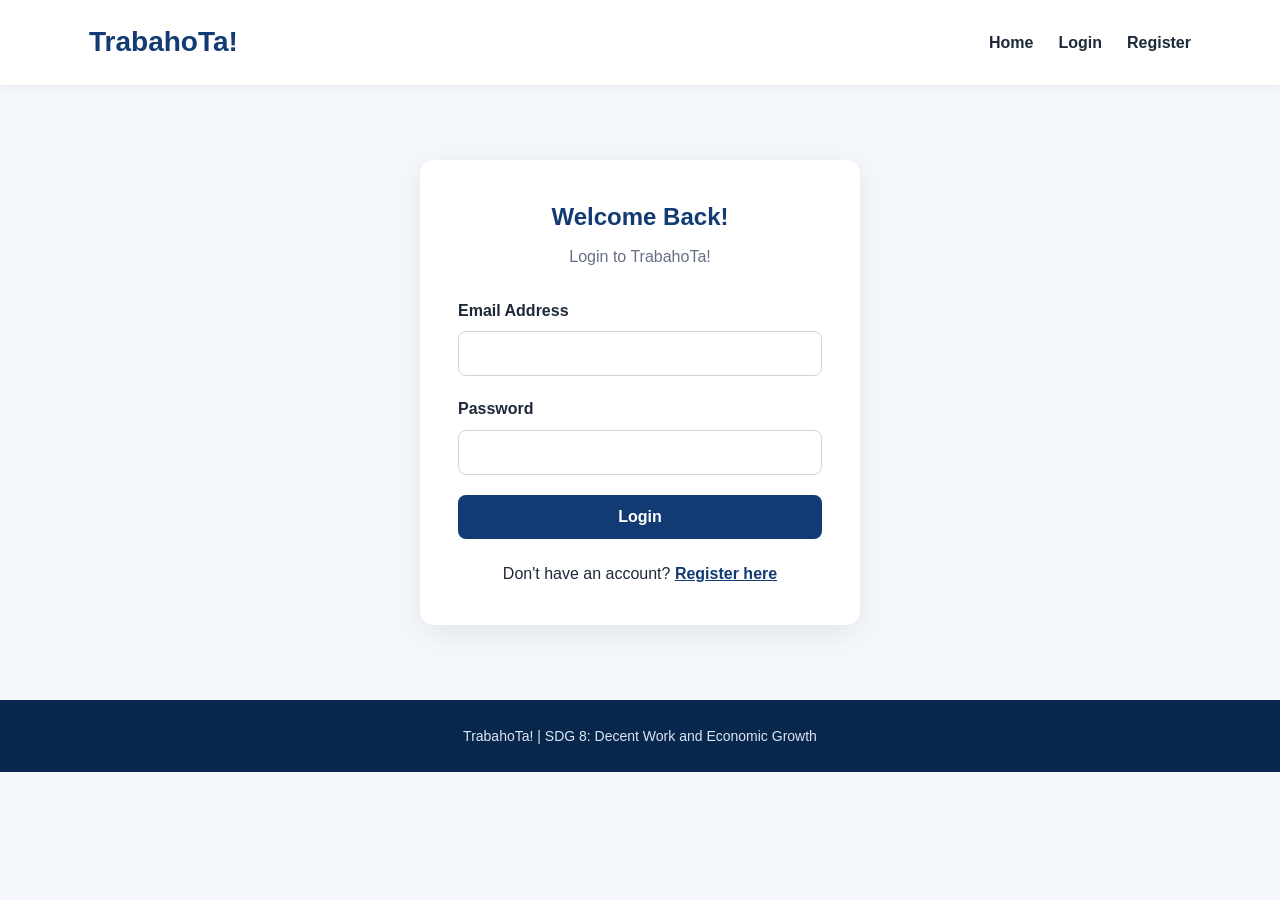
==== frontend/student-dashboard.html @ b11f9477 "Add student and company dashboards with role-based navigation" ====
<!DOCTYPE html>
<html lang="en">
<head>
    <meta charset="UTF-8">
    <meta name="viewport" content="width=device-width, initial-scale=1.0">

    <title>Student Dashboard | TrabahoTa!</title>

    <link rel="stylesheet" href="css/style.css">

    <style>
        body {
            margin: 0;
            background: #f4f7fb;
            font-family: Arial, sans-serif;
        }

        .dashboard-nav {
            background: #173b70;
            padding: 18px 6%;
            display: flex;
            justify-content: space-between;
            align-items: center;
            gap: 20px;
        }

        .dashboard-logo {
            color: white;
            font-size: 24px;
            font-weight: bold;
        }

        .dashboard-links {
            display: flex;
            align-items: center;
            gap: 20px;
        }

        .dashboard-links a {
            color: white;
            text-decoration: none;
            font-weight: 600;
        }

        .dashboard-links a:hover {
            text-decoration: underline;
        }

        .logout-btn {
            background: #dc3545;
            color: white;
            border: none;
            padding: 11px 18px;
            border-radius: 8px;
            cursor: pointer;
        }

        .logout-btn:hover {
            background: #b52a37;
        }

        .student-dashboard {
            max-width: 1100px;
            margin: 40px auto;
            padding: 0 20px;
        }

        .welcome-card {
            background: #173b70;
            color: white;
            padding: 35px;
            border-radius: 15px;
            margin-bottom: 30px;
        }

        .welcome-card h1 {
            color: white;
            margin-bottom: 12px;
        }

        .welcome-card p {
            color: #e5ecf7;
            margin: 8px 0;
        }

        .stats-grid {
            display: grid;
            grid-template-columns: repeat(3, 1fr);
            gap: 20px;
            margin-bottom: 30px;
        }

        .stat-card {
            background: white;
            padding: 25px;
            border-radius: 12px;
            box-shadow: 0 3px 15px rgba(0,0,0,0.06);
        }

        .stat-card h3 {
            font-size: 15px;
            color: #667085;
            margin-bottom: 12px;
        }

        .stat-card p {
            font-size: 30px;
            font-weight: bold;
            color: #173b70;
            margin: 0;
        }

        .dashboard-section {
            background: white;
            padding: 28px;
            border-radius: 12px;
            margin-bottom: 25px;
            box-shadow: 0 3px 15px rgba(0,0,0,0.06);
        }

        .dashboard-section h2 {
            color: #173b70;
            margin-bottom: 18px;
        }

        .empty-message {
            color: #667085;
        }

        .opportunity-card {
            padding: 20px;
            border: 1px solid #e5e7eb;
            border-radius: 10px;
            margin-bottom: 15px;
        }

        .opportunity-card h3 {
            color: #173b70;
            margin-bottom: 10px;
        }

        .opportunity-card p {
            margin: 7px 0;
        }

        .dashboard-footer {
            text-align: center;
            padding: 25px;
            color: #667085;
        }

        @media (max-width: 700px) {
            .stats-grid {
                grid-template-columns: 1fr;
            }

            .dashboard-nav {
                flex-direction: column;
            }

            .welcome-card {
                padding: 25px;
            }
        }
    </style>
</head>

<body>

    <header class="dashboard-nav">
        <div class="dashboard-logo">TrabahoTa!</div>

        <nav class="dashboard-links">
            <a href="index.html">Home</a>
            <a href="student-dashboard.html">Dashboard</a>

            <button id="logout-btn" class="logout-btn">
                Logout
            </button>
        </nav>
    </header>

    <main class="student-dashboard">

        <section class="welcome-card">
            <h1 id="welcome-message">Loading your account...</h1>
            <p>From Tambay to Trabaho</p>
            <p>Discover your next opportunity at Xavier University.</p>
        </section>

        <section class="stats-grid">

            <div class="stat-card">
                <h3>Available Opportunities</h3>
                <p id="opportunity-count">—</p>
            </div>

            <div class="stat-card">
                <h3>My Applications</h3>
                <p id="application-count">—</p>
            </div>

            <div class="stat-card">
                <h3>Pending Applications</h3>
                <p id="pending-count">—</p>
            </div>

        </section>

        <section class="dashboard-section">
            <h2>Available Jobs, Internships & OJT</h2>

            <div id="opportunities-list">
                <p class="empty-message">
                    Loading opportunities...
                </p>
            </div>
        </section>

        <section class="dashboard-section">
            <h2>My Applications</h2>

            <div id="applications-list">
                <p class="empty-message">
                    Application tracking is coming soon.
                </p>
            </div>
        </section>

    </main>

    <footer class="dashboard-footer">
        TrabahoTa! | SDG 8: Decent Work and Economic Growth
    </footer>

    <script src="js/student-dashboard.js"></script>

</body>
</html>
---- frontend/css/style.css ----
/* TRABAHOTA! — MAIN STYLESHEET */

:root {
    --primary: #123b73;
    --primary-dark: #09264d;
    --accent: #f5b942;
    --background: #f4f7fb;
    --text: #1d2939;
    --muted: #667085;
    --white: #ffffff;
}

* {
    margin: 0;
    padding: 0;
    box-sizing: border-box;
}

html {
    scroll-behavior: smooth;
}

body {
    font-family: "Segoe UI", Arial, sans-serif;
    background: var(--background);
    color: var(--text);
    line-height: 1.6;
}

/* NAVIGATION */

header {
    background: var(--white);
    box-shadow: 0 2px 12px rgba(0, 0, 0, 0.06);
}

nav {
    max-width: 1150px;
    margin: auto;
    padding: 20px 24px;
    display: flex;
    justify-content: space-between;
    align-items: center;
    gap: 20px;
}

nav h1 {
    color: var(--primary);
    font-size: 28px;
    font-weight: 800;
}

nav div {
    display: flex;
    align-items: center;
    flex-wrap: wrap;
    gap: 25px;
}

nav a {
    text-decoration: none;
    color: var(--text);
    font-weight: 600;
    transition: color 0.2s ease;
}

nav a:hover {
    color: var(--primary);
}

/* HERO SECTION */

.hero {
    min-height: 430px;
    padding: 90px 24px;
    background: linear-gradient(135deg, #123b73, #2563a6);
    color: var(--white);
    text-align: center;
    display: flex;
    flex-direction: column;
    align-items: center;
    justify-content: center;
}

.hero h2 {
    font-size: clamp(32px, 5vw, 52px);
    font-weight: 800;
    margin-bottom: 15px;
}

.hero p {
    max-width: 650px;
    margin-bottom: 30px;
    font-size: 17px;
    color: #e5edf8;
}

.hero a {
    display: inline-block;
    padding: 13px 30px;
    background: var(--accent);
    color: var(--primary-dark);
    text-decoration: none;
    font-weight: 700;
    border-radius: 9px;
    transition: transform 0.2s, background 0.2s;
}

.hero a:hover {
    background: #ffd06a;
    transform: translateY(-2px);
}

/* OPPORTUNITIES SECTION */

#opportunities {
    max-width: 1150px;
    min-height: 300px;
    margin: auto;
    padding: 65px 24px;
}

#opportunities h2 {
    font-size: 30px;
    margin-bottom: 25px;
    color: var(--primary-dark);
}

#opportunity-list {
    display: grid;
    grid-template-columns: repeat(auto-fit, minmax(260px, 1fr));
    gap: 20px;
}

#opportunity-list p {
    color: var(--muted);
}

.opportunity-card {
    background: var(--white);
    padding: 25px;
    border-radius: 12px;
    border: 1px solid #e4e7ec;
    box-shadow: 0 4px 14px rgba(0, 0, 0, 0.04);
}

.opportunity-card h3 {
    color: var(--primary);
    margin-bottom: 10px;
}

.opportunity-card p {
    margin-bottom: 8px;
}

.opportunity-card .type {
    display: inline-block;
    margin-top: 10px;
    padding: 5px 12px;
    background: #e8f1ff;
    color: var(--primary);
    border-radius: 20px;
    font-size: 13px;
    font-weight: 700;
}

/* FOOTER */

footer {
    background: var(--primary-dark);
    color: #dce6f3;
    text-align: center;
    padding: 25px;
    font-size: 14px;
}

/* RESPONSIVE DESIGN */

@media (max-width: 650px) {
    nav {
        flex-direction: column;
    }

    nav div {
        justify-content: center;
        gap: 15px;
    }

    .hero {
        min-height: 360px;
        padding: 65px 20px;
    }

    #opportunities {
        padding: 45px 20px;
    }
}
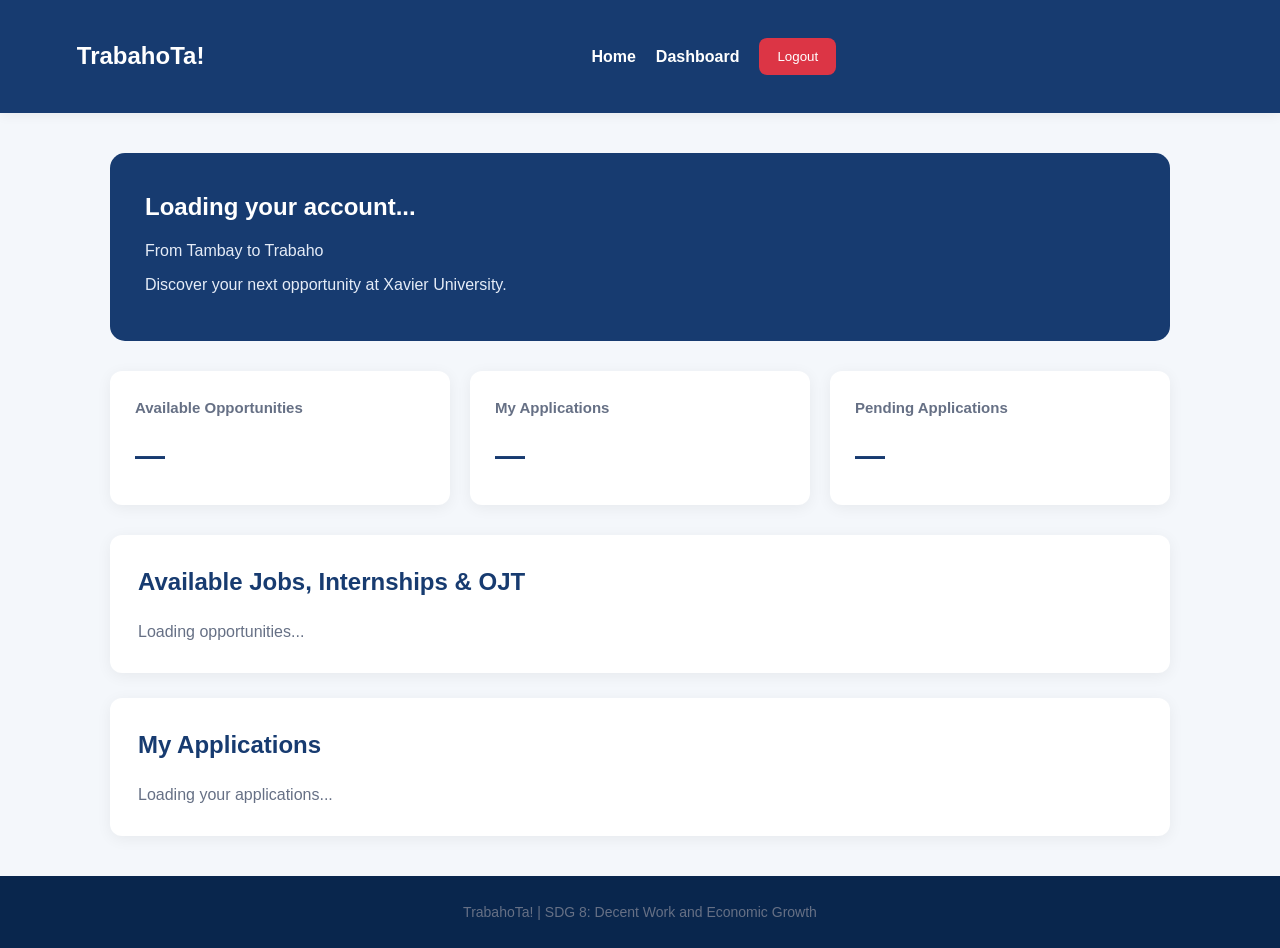
==== commit d3f906de: "Complete applicant management and student application tracking" ====
--- a/frontend/student-dashboard.html
+++ b/frontend/student-dashboard.html
@@ -150,6 +150,121 @@
             color: #667085;
         }
 
+        /* ==========================================
+           APPLICATION CONFIRMATION MODAL
+        ========================================== */
+
+        .apply-modal-overlay {
+            position: fixed;
+            inset: 0;
+            background: rgba(12, 24, 45, 0.65);
+            display: none;
+            align-items: center;
+            justify-content: center;
+            z-index: 9999;
+            padding: 20px;
+            box-sizing: border-box;
+            backdrop-filter: blur(5px);
+        }
+
+        .apply-modal-overlay.active {
+            display: flex;
+        }
+
+        .apply-modal {
+            background: #ffffff;
+            width: 100%;
+            max-width: 420px;
+            padding: 35px 30px;
+            box-sizing: border-box;
+            border-radius: 20px;
+            text-align: center;
+            box-shadow: 0 20px 60px rgba(0,0,0,0.2);
+            animation: applyModalEnter 0.25s ease-out;
+        }
+
+        @keyframes applyModalEnter {
+            from {
+                opacity: 0;
+                transform: translateY(15px) scale(0.96);
+            }
+
+            to {
+                opacity: 1;
+                transform: translateY(0) scale(1);
+            }
+        }
+
+        .apply-modal-icon {
+            width: 65px;
+            height: 65px;
+            margin: 0 auto 18px;
+            border-radius: 50%;
+            background: #eaf1fb;
+            color: #173b70;
+            display: flex;
+            align-items: center;
+            justify-content: center;
+            font-size: 30px;
+        }
+
+        .apply-modal h2 {
+            font-size: 23px;
+            color: #173b70;
+            margin: 0 0 12px;
+        }
+
+        .apply-modal p {
+            font-size: 15px;
+            color: #64748b;
+            line-height: 1.7;
+            margin-bottom: 24px;
+        }
+
+        .apply-modal strong {
+            color: #173b70;
+        }
+
+        .apply-modal-actions {
+            display: flex;
+            gap: 12px;
+        }
+
+        .apply-modal-actions button {
+            flex: 1;
+            padding: 13px 10px;
+            border-radius: 10px;
+            font-size: 14px;
+            font-weight: 600;
+            cursor: pointer;
+            transition: background 0.2s ease;
+        }
+
+        .apply-cancel {
+            background: #f1f5f9;
+            border: 1px solid #e2e8f0;
+            color: #475569;
+        }
+
+        .apply-cancel:hover {
+            background: #e2e8f0;
+        }
+
+        .apply-confirm {
+            background: #173b70;
+            border: 1px solid #173b70;
+            color: white;
+        }
+
+        .apply-confirm:hover {
+            background: #24569b;
+        }
+
+        .apply-confirm:disabled {
+            opacity: 0.6;
+            cursor: not-allowed;
+        }
+
         @media (max-width: 700px) {
             .stats-grid {
                 grid-template-columns: 1fr;
@@ -161,6 +276,10 @@
 
             .welcome-card {
                 padding: 25px;
+            }
+
+            .apply-modal {
+                padding: 28px 20px;
             }
         }
     </style>
@@ -223,7 +342,7 @@
 
             <div id="applications-list">
                 <p class="empty-message">
-                    Application tracking is coming soon.
+                    Loading your applications...
                 </p>
             </div>
         </section>
@@ -234,6 +353,49 @@
         TrabahoTa! | SDG 8: Decent Work and Economic Growth
     </footer>
 
+    <!-- APPLICATION CONFIRMATION POPUP -->
+    <div
+        id="apply-modal-overlay"
+        class="apply-modal-overlay"
+    >
+        <div
+            class="apply-modal"
+            role="dialog"
+            aria-modal="true"
+            aria-labelledby="apply-modal-title"
+        >
+            <div class="apply-modal-icon">💼</div>
+
+            <h2 id="apply-modal-title">Ready to apply?</h2>
+
+            <p>
+                You're about to apply for
+                <strong id="apply-job-title"></strong>
+                at
+                <strong id="apply-company-name"></strong>.
+                Would you like to submit your application?
+            </p>
+
+            <div class="apply-modal-actions">
+                <button
+                    type="button"
+                    class="apply-cancel"
+                    id="apply-cancel-btn"
+                >
+                    Not Yet
+                </button>
+
+                <button
+                    type="button"
+                    class="apply-confirm"
+                    id="apply-confirm-btn"
+                >
+                    Yes, Apply Now
+                </button>
+            </div>
+        </div>
+    </div>
+
     <script src="js/student-dashboard.js"></script>
 
 </body>
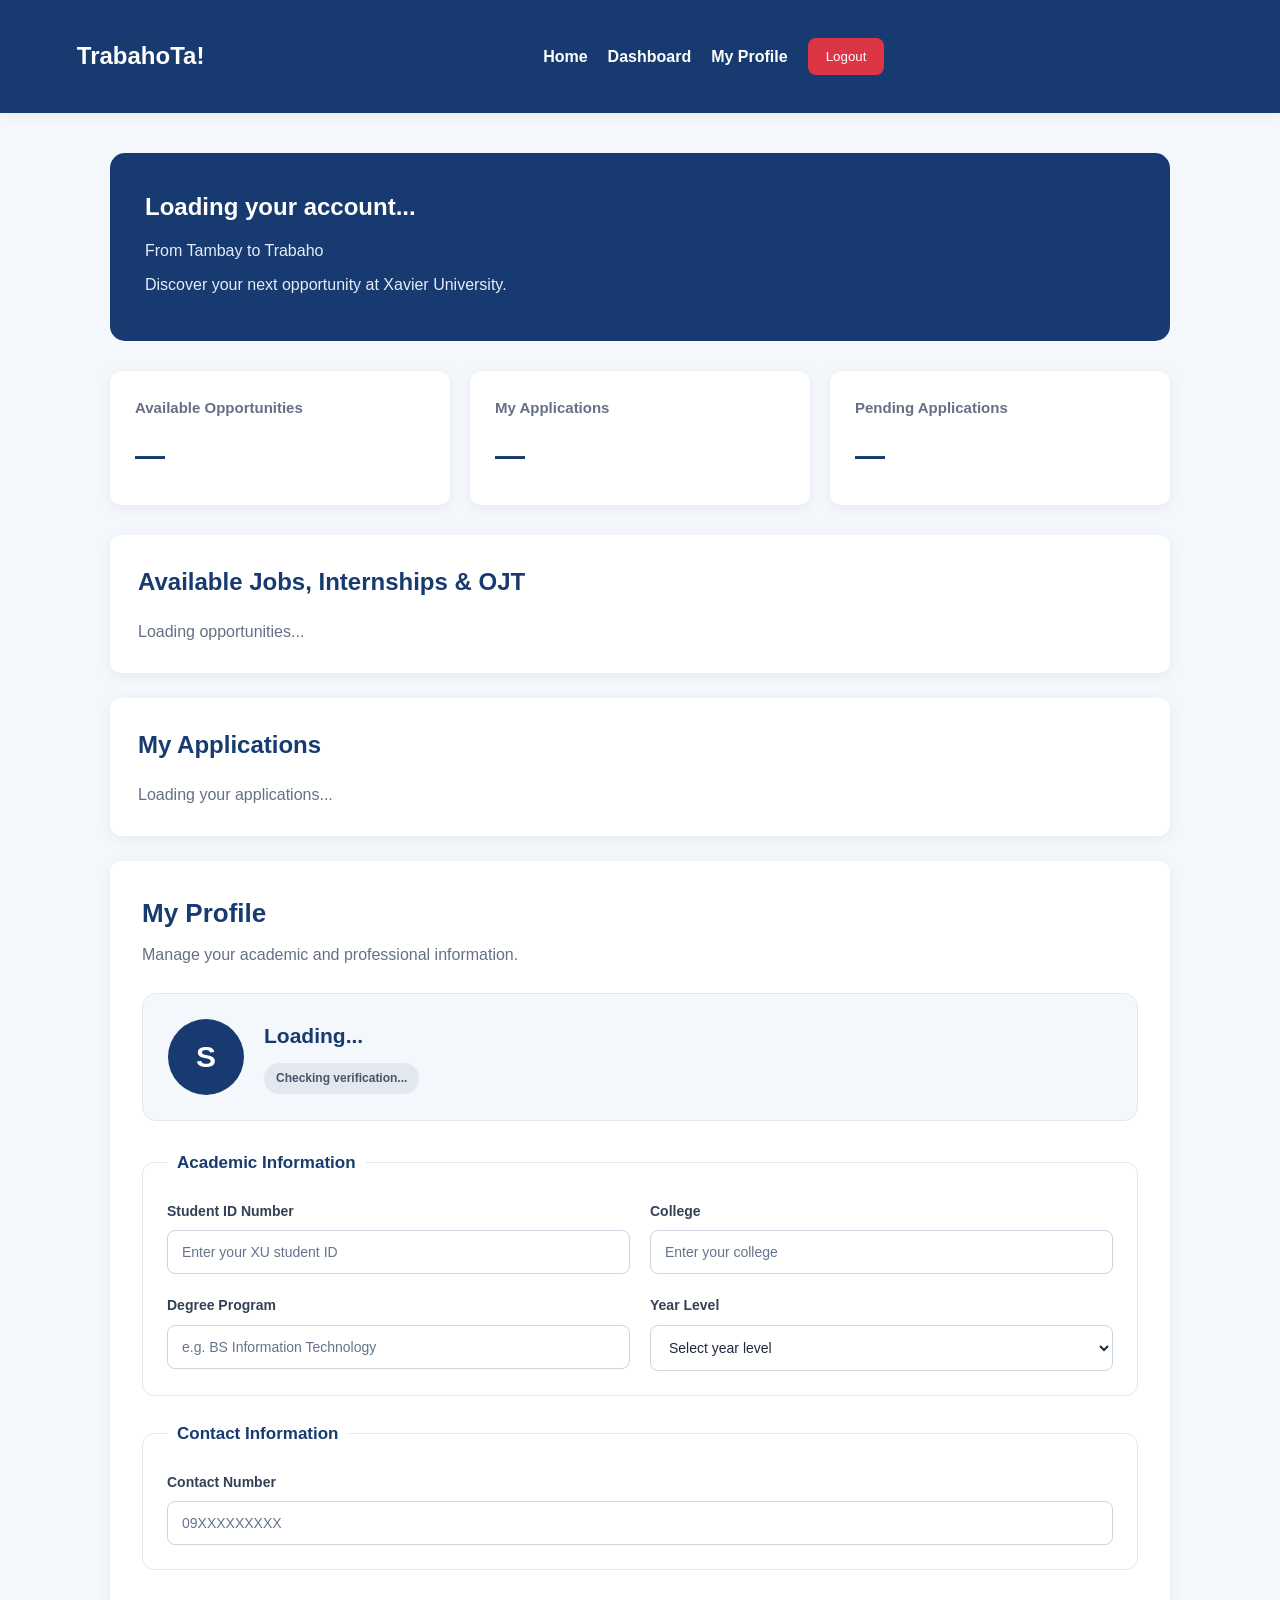
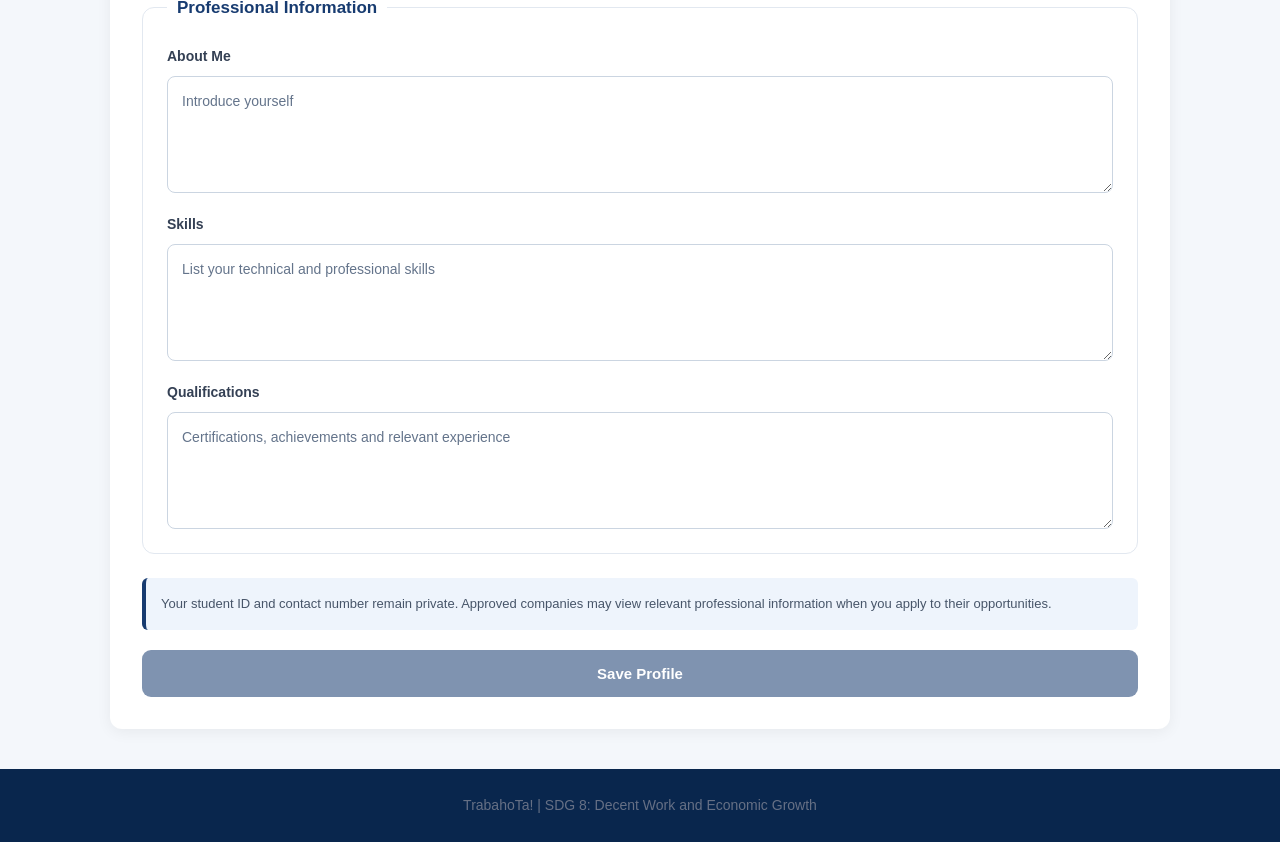
==== commit b7f7f945: "Implement student profile management and authorized applicant profile access" ====
--- a/frontend/student-dashboard.html
+++ b/frontend/student-dashboard.html
@@ -283,6 +283,7 @@
             }
         }
     </style>
+    <link rel="stylesheet" href="css/student-profile.css">
 </head>
 
 <body>
@@ -293,6 +294,7 @@
         <nav class="dashboard-links">
             <a href="index.html">Home</a>
             <a href="student-dashboard.html">Dashboard</a>
+            <a href="#student-profile-section" id="profile-nav-link">My Profile</a>
 
             <button id="logout-btn" class="logout-btn">
                 Logout
@@ -345,6 +347,157 @@
                     Loading your applications...
                 </p>
             </div>
+        </section>
+
+
+        <!-- STUDENT PROFILE MANAGEMENT -->
+        <section class="dashboard-section profile-section"
+                 id="student-profile-section">
+
+            <div class="profile-heading">
+                <h2>My Profile</h2>
+                <p>Manage your academic and professional information.</p>
+            </div>
+
+            <div class="profile-identity">
+                <div class="profile-avatar" aria-hidden="true">
+                    <span id="profile-initial">S</span>
+                </div>
+
+                <div>
+                    <h3 id="profile-full-name">Loading...</h3>
+                    <p id="profile-email"></p>
+                    <span id="profile-verification"
+                          class="profile-verification">
+                        Checking verification...
+                    </span>
+                </div>
+            </div>
+
+            <form id="student-profile-form">
+
+                <fieldset>
+                    <legend>Academic Information</legend>
+
+                    <div class="profile-grid">
+
+                        <div class="profile-field">
+                            <label for="profile-student-number">
+                                Student ID Number
+                            </label>
+                            <input type="text"
+                                   id="profile-student-number"
+                                   name="student_number"
+                                   maxlength="30"
+                                   placeholder="Enter your XU student ID">
+                        </div>
+
+                        <div class="profile-field">
+                            <label for="profile-college">College</label>
+                            <input type="text"
+                                   id="profile-college"
+                                   name="college"
+                                   maxlength="150"
+                                   placeholder="Enter your college">
+                        </div>
+
+                        <div class="profile-field">
+                            <label for="profile-degree">
+                                Degree Program
+                            </label>
+                            <input type="text"
+                                   id="profile-degree"
+                                   name="degree_program"
+                                   maxlength="150"
+                                   placeholder="e.g. BS Information Technology">
+                        </div>
+
+                        <div class="profile-field">
+                            <label for="profile-year-level">
+                                Year Level
+                            </label>
+                            <select id="profile-year-level"
+                                    name="year_level">
+                                <option value="">Select year level</option>
+                                <option value="1">1st Year</option>
+                                <option value="2">2nd Year</option>
+                                <option value="3">3rd Year</option>
+                                <option value="4">4th Year</option>
+                                <option value="5">5th Year</option>
+                                <option value="6">6th Year</option>
+                            </select>
+                        </div>
+
+                    </div>
+                </fieldset>
+
+                <fieldset>
+                    <legend>Contact Information</legend>
+
+                    <div class="profile-field">
+                        <label for="profile-contact">
+                            Contact Number
+                        </label>
+                        <input type="tel"
+                               id="profile-contact"
+                               name="contact_number"
+                               maxlength="30"
+                               placeholder="09XXXXXXXXX">
+                    </div>
+                </fieldset>
+
+                <fieldset>
+                    <legend>Professional Information</legend>
+
+                    <div class="profile-field">
+                        <label for="profile-bio">About Me</label>
+                        <textarea id="profile-bio"
+                                  name="bio"
+                                  maxlength="2000"
+                                  rows="4"
+                                  placeholder="Introduce yourself"></textarea>
+                    </div>
+
+                    <div class="profile-field">
+                        <label for="profile-skills">Skills</label>
+                        <textarea id="profile-skills"
+                                  name="skills"
+                                  maxlength="2000"
+                                  rows="4"
+                                  placeholder="List your technical and professional skills"></textarea>
+                    </div>
+
+                    <div class="profile-field">
+                        <label for="profile-qualifications">
+                            Qualifications
+                        </label>
+                        <textarea id="profile-qualifications"
+                                  name="qualifications"
+                                  maxlength="3000"
+                                  rows="4"
+                                  placeholder="Certifications, achievements and relevant experience"></textarea>
+                    </div>
+                </fieldset>
+
+                <p class="profile-privacy-note">
+                    Your student ID and contact number remain private.
+                    Approved companies may view relevant professional
+                    information when you apply to their opportunities.
+                </p>
+
+                <div id="profile-message"
+                     role="status"
+                     aria-live="polite"></div>
+
+                <button type="submit"
+                        id="profile-save-btn"
+                        class="profile-save-btn"
+                        disabled>
+                    Save Profile
+                </button>
+
+            </form>
+
         </section>
 
     </main>
--- a/frontend/css/student-profile.css
+++ b/frontend/css/student-profile.css
@@ -0,0 +1,275 @@
+/* ==========================================
+   TRABAHOTA STUDENT PROFILE
+========================================== */
+
+.profile-section {
+    scroll-margin-top: 30px;
+    padding: 32px;
+}
+
+.profile-heading {
+    margin-bottom: 25px;
+}
+
+.profile-heading h2 {
+    color: #173b70;
+    font-size: 26px;
+    margin: 0 0 8px;
+}
+
+.profile-heading p {
+    color: #667085;
+    margin: 0;
+    line-height: 1.6;
+}
+
+/* PROFILE IDENTITY */
+
+.profile-identity {
+    display: flex;
+    align-items: center;
+    gap: 20px;
+    padding: 25px;
+    background: #f4f7fb;
+    border: 1px solid #e2e8f0;
+    border-radius: 14px;
+    margin-bottom: 28px;
+}
+
+.profile-avatar {
+    width: 76px;
+    height: 76px;
+    min-width: 76px;
+    background: #173b70;
+    color: white;
+    border-radius: 50%;
+    display: flex;
+    align-items: center;
+    justify-content: center;
+    font-size: 30px;
+    font-weight: 700;
+}
+
+.profile-identity h3 {
+    color: #173b70;
+    margin: 0 0 6px;
+    font-size: 21px;
+    overflow-wrap: anywhere;
+}
+
+.profile-identity p {
+    color: #64748b;
+    margin: 0 0 10px;
+    overflow-wrap: anywhere;
+}
+
+.profile-verification {
+    display: inline-block;
+    padding: 6px 12px;
+    background: #e2e8f0;
+    color: #475569;
+    border-radius: 20px;
+    font-size: 12px;
+    font-weight: 700;
+}
+
+.profile-verification.verified {
+    background: #dcfce7;
+    color: #166534;
+}
+
+.profile-verification.unverified {
+    background: #fef3c7;
+    color: #92400e;
+}
+
+/* PROFILE FORM */
+
+#student-profile-form {
+    width: 100%;
+    max-width: none;
+    margin: 0;
+    padding: 0;
+    background: transparent;
+    box-shadow: none;
+}
+
+#student-profile-form fieldset {
+    border: 1px solid #e2e8f0;
+    border-radius: 12px;
+    padding: 24px;
+    margin: 0 0 24px;
+    min-width: 0;
+}
+
+#student-profile-form legend {
+    color: #173b70;
+    font-size: 17px;
+    font-weight: 700;
+    padding: 0 10px;
+}
+
+.profile-grid {
+    display: grid;
+    grid-template-columns: repeat(2, minmax(0, 1fr));
+    gap: 20px;
+}
+
+.profile-field {
+    display: flex;
+    flex-direction: column;
+    gap: 8px;
+    margin-bottom: 20px;
+    min-width: 0;
+}
+
+.profile-grid .profile-field,
+.profile-field:last-child {
+    margin-bottom: 0;
+}
+
+.profile-field label {
+    color: #344054;
+    font-size: 14px;
+    font-weight: 600;
+}
+
+#student-profile-form input,
+#student-profile-form select,
+#student-profile-form textarea {
+    box-sizing: border-box;
+    width: 100%;
+    padding: 13px 14px;
+    margin: 0;
+    border: 1px solid #cbd5e1;
+    border-radius: 8px;
+    background: #ffffff;
+    color: #1e293b;
+    font-family: inherit;
+    font-size: 14px;
+    transition: border-color 0.2s,
+                box-shadow 0.2s;
+}
+
+#student-profile-form input:focus,
+#student-profile-form select:focus,
+#student-profile-form textarea:focus {
+    outline: none;
+    border-color: #173b70;
+    box-shadow: 0 0 0 3px rgba(23, 59, 112, 0.12);
+}
+
+#student-profile-form textarea {
+    resize: vertical;
+    min-height: 110px;
+    line-height: 1.6;
+}
+
+#student-profile-form input::placeholder,
+#student-profile-form textarea::placeholder {
+    color: #64748b;
+}
+
+/* PRIVACY AND FEEDBACK */
+
+.profile-privacy-note {
+    background: #eef4fc;
+    border-left: 4px solid #173b70;
+    border-radius: 6px;
+    padding: 15px;
+    color: #475569;
+    font-size: 13px;
+    line-height: 1.7;
+    margin: 0 0 20px;
+}
+
+#profile-message:not(:empty) {
+    padding: 14px 16px;
+    margin-bottom: 18px;
+    border-radius: 8px;
+    font-size: 14px;
+    line-height: 1.6;
+    overflow-wrap: anywhere;
+}
+
+#profile-message.success {
+    background: #dcfce7;
+    color: #166534;
+}
+
+#profile-message.error {
+    background: #fee2e2;
+    color: #991b1b;
+}
+
+#profile-message.info {
+    background: #dbeafe;
+    color: #1e40af;
+}
+
+#student-profile-form .profile-save-btn {
+    width: 100%;
+    padding: 15px 24px;
+    border: none;
+    border-radius: 9px;
+    background: #173b70;
+    color: #ffffff;
+    font-size: 15px;
+    font-weight: 700;
+    cursor: pointer;
+    transition: background 0.2s,
+                transform 0.2s;
+}
+
+#student-profile-form .profile-save-btn:hover:not(:disabled) {
+    background: #24569b;
+    transform: translateY(-1px);
+}
+
+#student-profile-form .profile-save-btn:disabled {
+    opacity: 0.55;
+    cursor: not-allowed;
+}
+
+/* RESPONSIVE DESIGN */
+
+@media (max-width: 700px) {
+    .profile-section {
+        padding: 20px;
+    }
+
+    .profile-grid {
+        grid-template-columns: 1fr;
+    }
+
+    .profile-identity {
+        padding: 18px;
+        gap: 14px;
+    }
+
+    .profile-avatar {
+        width: 55px;
+        height: 55px;
+        min-width: 55px;
+        font-size: 24px;
+    }
+
+    .profile-identity h3 {
+        font-size: 18px;
+    }
+
+    #student-profile-form fieldset {
+        padding: 16px;
+    }
+
+    .dashboard-links {
+        flex-wrap: wrap;
+        justify-content: center;
+    }
+}
+
+@media (prefers-reduced-motion: reduce) {
+    #student-profile-form * {
+        transition: none;
+    }
+}
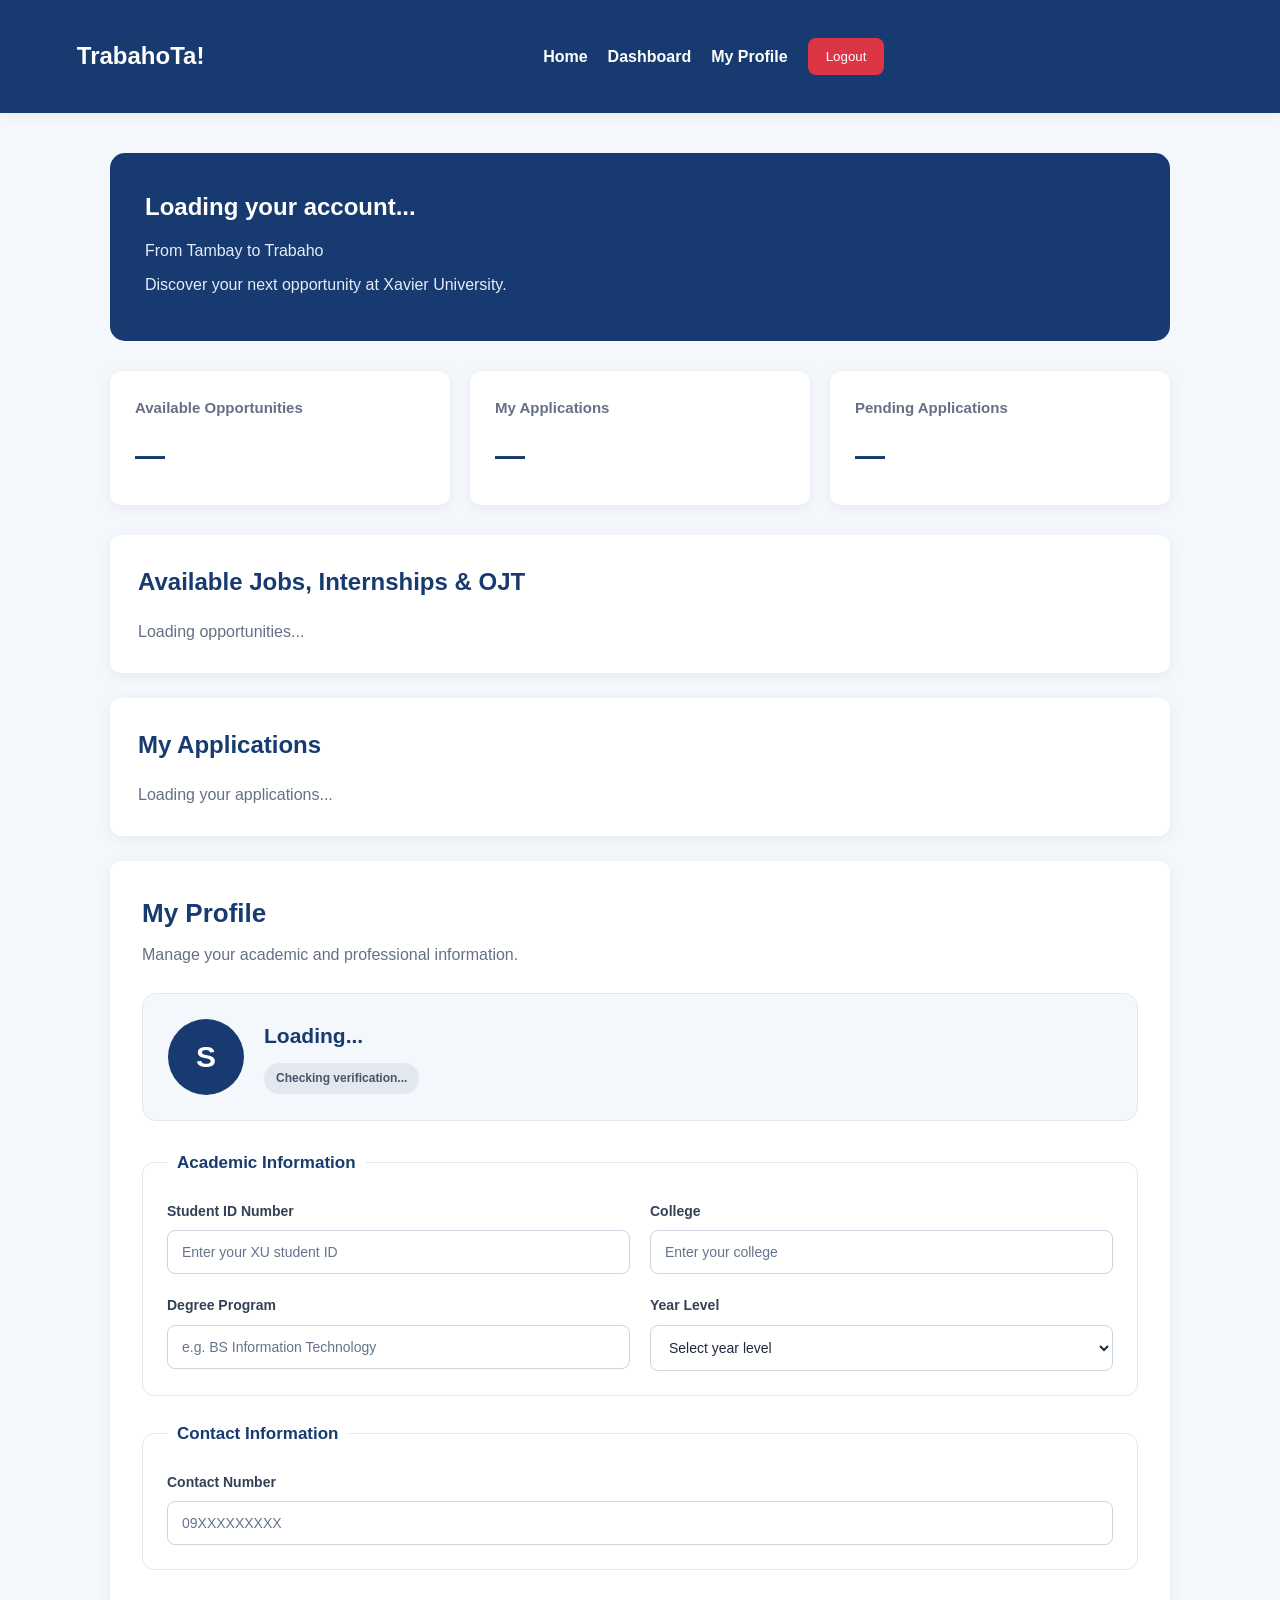
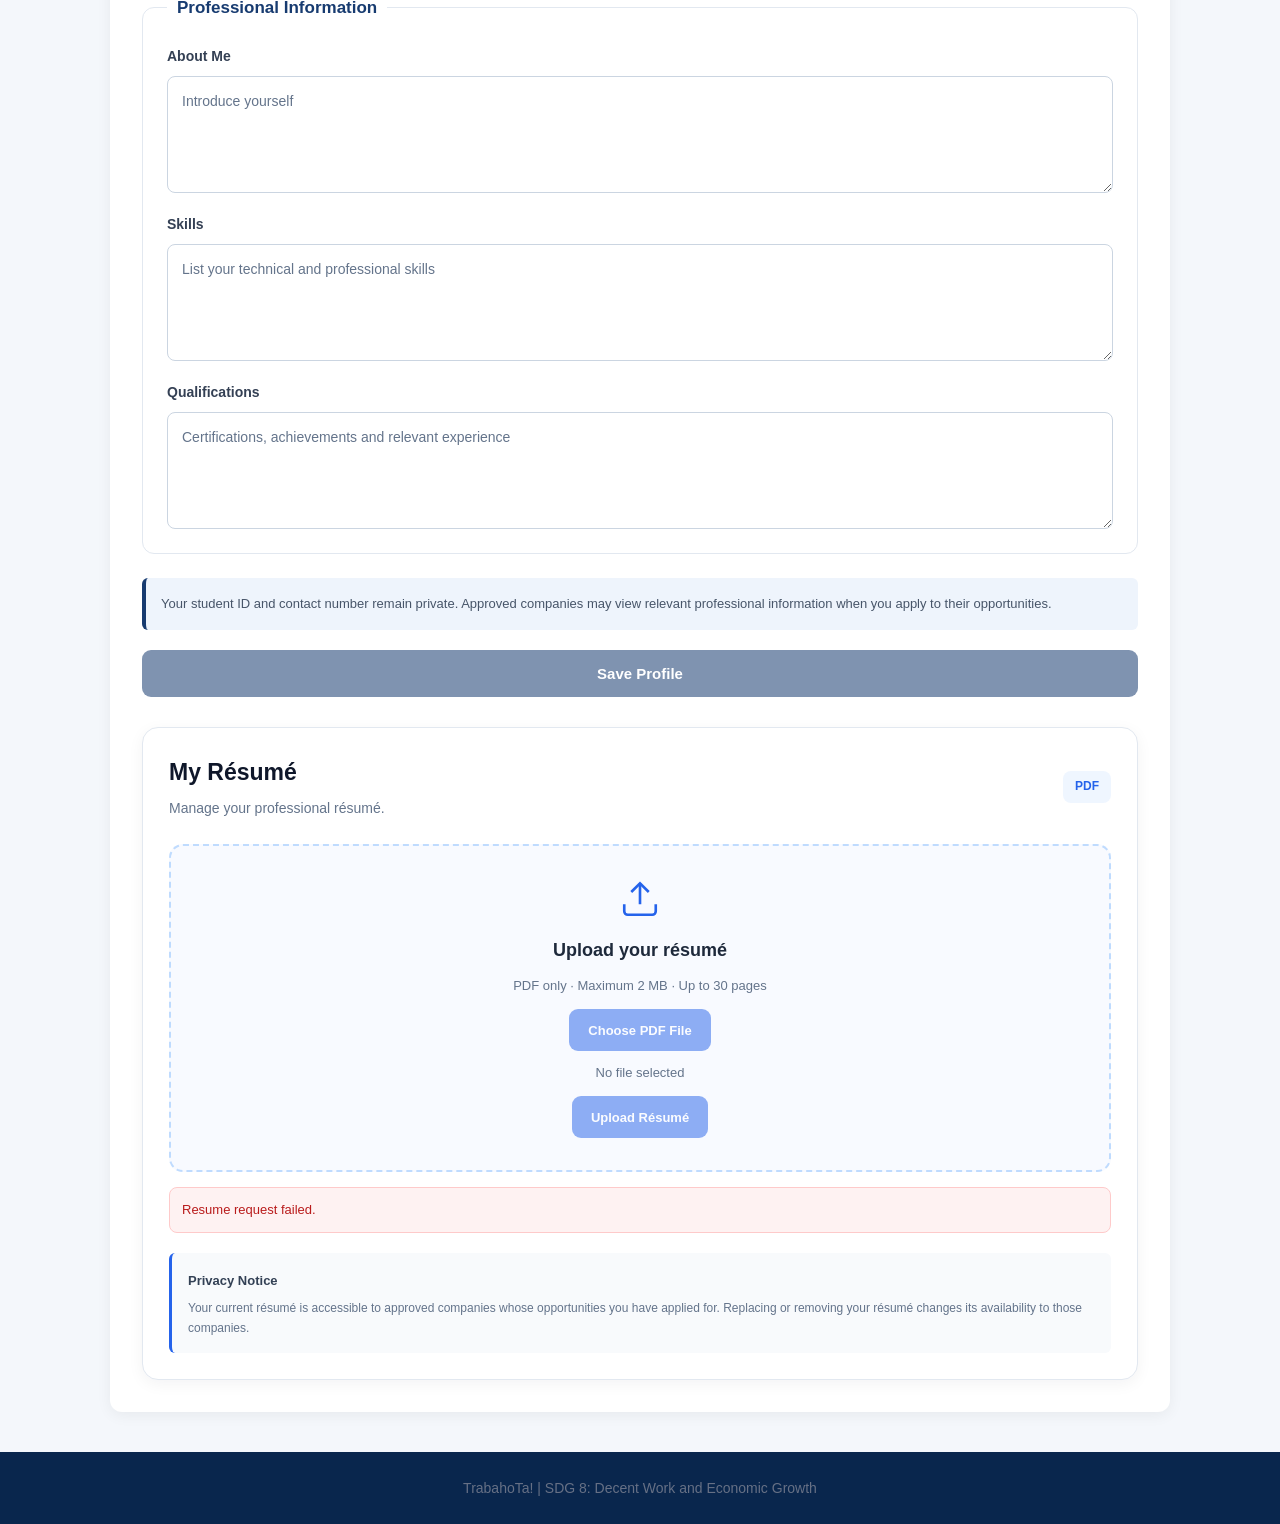
==== commit c37c669c: "Implement secure student resume management and company applicant downloads" ====
--- a/frontend/student-dashboard.html
+++ b/frontend/student-dashboard.html
@@ -284,6 +284,7 @@
         }
     </style>
     <link rel="stylesheet" href="css/student-profile.css">
+    <link rel="stylesheet" href="css/student-resume.css">
 </head>
 
 <body>
@@ -498,6 +499,134 @@
 
             </form>
 
+            <!-- STUDENT RESUME MANAGEMENT -->
+            <div class="resume-panel" id="student-resume-panel">
+
+                <div class="resume-heading">
+                    <div>
+                        <h2>My Résumé</h2>
+                        <p>Manage your professional résumé.</p>
+                    </div>
+                    <span class="resume-format-badge">PDF</span>
+                </div>
+
+                <form id="student-resume-form">
+
+                    <div class="resume-upload-area">
+
+                        <svg class="resume-upload-icon"
+                             width="42" height="42"
+                             viewBox="0 0 24 24"
+                             fill="none"
+                             stroke="currentColor"
+                             stroke-width="1.5"
+                             aria-hidden="true">
+                            <path d="M21 15v4a2 2 0 0 1-2 2H5
+                                     a2 2 0 0 1-2-2v-4"/>
+                            <polyline points="17 8 12 3 7 8"/>
+                            <line x1="12" y1="3" x2="12" y2="15"/>
+                        </svg>
+
+                        <h3>Upload your résumé</h3>
+
+                        <p>PDF only · Maximum 2 MB · Up to 30 pages</p>
+
+                        <input type="file"
+                               id="resume-file-input"
+                               name="resume"
+                               accept=".pdf,application/pdf"
+                               hidden>
+
+                        <button type="button"
+                                class="resume-button resume-primary"
+                                id="resume-choose-btn">
+                            Choose PDF File
+                        </button>
+
+                        <p id="resume-selected-file"
+                           class="resume-selected-file"
+                           aria-live="polite">
+                            No file selected
+                        </p>
+
+                        <button type="submit"
+                                class="resume-button resume-primary"
+                                id="resume-upload-btn"
+                                disabled>
+                            Upload Résumé
+                        </button>
+
+                    </div>
+
+                </form>
+
+                <div id="resume-current-card"
+                     class="resume-current-card"
+                     hidden>
+
+                    <div class="resume-file-details">
+
+                        <span class="resume-pdf-icon">PDF</span>
+
+                        <div class="resume-file-info">
+                            <strong id="resume-file-name">—</strong>
+                            <p id="resume-file-size">—</p>
+                            <p id="resume-updated-at">—</p>
+                        </div>
+
+                        <span class="resume-uploaded-badge">
+                            Uploaded
+                        </span>
+
+                    </div>
+
+                    <div class="resume-actions">
+
+                        <button type="button"
+                                class="resume-button resume-secondary"
+                                id="resume-download-btn">
+                            Download
+                        </button>
+
+                        <button type="button"
+                                class="resume-button resume-secondary"
+                                id="resume-replace-btn">
+                            Replace
+                        </button>
+
+                        <button type="button"
+                                class="resume-button resume-danger"
+                                id="resume-delete-btn">
+                            Remove
+                        </button>
+
+                    </div>
+
+                </div>
+
+                <div id="resume-empty-state"
+                     class="resume-empty-state">
+                    No résumé uploaded yet.
+                </div>
+
+                <p id="resume-message"
+                   class="resume-message"
+                   role="status"
+                   aria-live="polite"></p>
+
+                <div class="resume-privacy-note">
+                    <strong>Privacy Notice</strong>
+                    <p>
+                        Your current résumé is accessible to approved
+                        companies whose opportunities you have applied for.
+                        Replacing or removing your résumé changes its
+                        availability to those companies.
+                    </p>
+                </div>
+
+            </div>
+
+
         </section>
 
     </main>
@@ -550,6 +679,7 @@
     </div>
 
     <script src="js/student-dashboard.js"></script>
+    <script src="js/student-resume.js"></script>
 
 </body>
 </html>
--- a/frontend/css/student-resume.css
+++ b/frontend/css/student-resume.css
@@ -0,0 +1,346 @@
+/* =====================================================
+   TRABAHOTA! STUDENT RESUME MANAGEMENT
+   ===================================================== */
+
+.resume-panel {
+    margin-top: 30px;
+    padding: 26px;
+    background: #ffffff;
+    border: 1px solid #e2e8f0;
+    border-radius: 16px;
+    box-shadow: 0 4px 16px rgba(15, 23, 42, 0.05);
+}
+
+.resume-panel [hidden] {
+    display: none !important;
+}
+
+.resume-heading {
+    display: flex;
+    align-items: center;
+    justify-content: space-between;
+    gap: 16px;
+    margin-bottom: 24px;
+}
+
+.resume-heading h2 {
+    margin: 0 0 6px;
+    color: #0f172a;
+    font-size: 23px;
+    font-weight: 700;
+}
+
+.resume-heading p {
+    margin: 0;
+    color: #64748b;
+    font-size: 14px;
+}
+
+.resume-format-badge {
+    padding: 6px 12px;
+    border-radius: 8px;
+    background: #eff6ff;
+    color: #2563eb;
+    font-size: 12px;
+    font-weight: 700;
+}
+
+/* UPLOAD AREA */
+
+.resume-upload-area {
+    display: flex;
+    flex-direction: column;
+    align-items: center;
+    gap: 12px;
+    padding: 32px 20px;
+    text-align: center;
+    background: #f8faff;
+    border: 2px dashed #bfdbfe;
+    border-radius: 14px;
+    transition: background 0.2s, border-color 0.2s;
+}
+
+.resume-upload-area:hover {
+    border-color: #60a5fa;
+    background: #eff6ff;
+}
+
+.resume-upload-icon {
+    color: #2563eb;
+    margin-bottom: 4px;
+}
+
+.resume-upload-area h3 {
+    margin: 0;
+    color: #1e293b;
+    font-size: 18px;
+    font-weight: 600;
+}
+
+.resume-upload-area p {
+    margin: 0;
+    font-size: 13px;
+    color: #64748b;
+}
+
+.resume-selected-file {
+    max-width: 100%;
+    overflow-wrap: anywhere;
+    font-weight: 500;
+}
+
+/* BUTTONS */
+
+.resume-button {
+    display: inline-flex;
+    align-items: center;
+    justify-content: center;
+    gap: 8px;
+    min-height: 42px;
+    padding: 10px 18px;
+    border: 1px solid transparent;
+    border-radius: 9px;
+    font-family: inherit;
+    font-size: 13px;
+    font-weight: 600;
+    cursor: pointer;
+    transition:
+        background 0.2s,
+        transform 0.2s,
+        box-shadow 0.2s;
+}
+
+.resume-button:not(:disabled):hover {
+    transform: translateY(-2px);
+}
+
+.resume-button:focus-visible {
+    outline: 3px solid #93c5fd;
+    outline-offset: 3px;
+}
+
+.resume-button:disabled {
+    opacity: 0.5;
+    cursor: not-allowed;
+    transform: none;
+}
+
+.resume-primary {
+    background: #2563eb;
+    color: #ffffff;
+}
+
+.resume-primary:not(:disabled):hover {
+    background: #1d4ed8;
+    box-shadow: 0 4px 12px rgba(37, 99, 235, 0.2);
+}
+
+.resume-secondary {
+    background: #eff6ff;
+    border-color: #dbeafe;
+    color: #1d4ed8;
+}
+
+.resume-secondary:not(:disabled):hover {
+    background: #dbeafe;
+}
+
+.resume-danger {
+    background: #fff1f2;
+    border-color: #fecdd3;
+    color: #be123c;
+}
+
+.resume-danger:not(:disabled):hover {
+    background: #ffe4e6;
+}
+
+/* CURRENT RESUME CARD */
+
+.resume-current-card {
+    margin-top: 20px;
+    padding: 20px;
+    background: #ffffff;
+    border: 1px solid #e2e8f0;
+    border-radius: 12px;
+}
+
+.resume-file-details {
+    display: flex;
+    align-items: center;
+    gap: 15px;
+}
+
+.resume-pdf-icon {
+    display: flex;
+    align-items: center;
+    justify-content: center;
+    flex-shrink: 0;
+    width: 54px;
+    height: 62px;
+    background: #fef2f2;
+    color: #dc2626;
+    border: 1px solid #fecaca;
+    border-radius: 8px;
+    font-size: 14px;
+    font-weight: 800;
+}
+
+.resume-file-info {
+    flex: 1;
+    min-width: 0;
+}
+
+.resume-file-info strong {
+    display: block;
+    color: #1e293b;
+    font-size: 15px;
+    overflow-wrap: anywhere;
+}
+
+.resume-file-info p {
+    margin: 5px 0 0;
+    color: #64748b;
+    font-size: 12px;
+}
+
+.resume-uploaded-badge {
+    flex-shrink: 0;
+    padding: 6px 10px;
+    background: #dcfce7;
+    color: #15803d;
+    border-radius: 20px;
+    font-size: 11px;
+    font-weight: 600;
+}
+
+.resume-actions {
+    display: flex;
+    flex-wrap: wrap;
+    gap: 10px;
+    margin-top: 18px;
+    padding-top: 16px;
+    border-top: 1px solid #e2e8f0;
+}
+
+.resume-actions .resume-button {
+    flex: 1;
+}
+
+/* EMPTY STATE AND STATUS MESSAGES */
+
+.resume-empty-state {
+    margin-top: 18px;
+    padding: 15px;
+    text-align: center;
+    background: #f8fafc;
+    border: 1px solid #e2e8f0;
+    border-radius: 10px;
+    color: #64748b;
+    font-size: 13px;
+}
+
+.resume-message {
+    margin: 15px 0 0;
+    font-size: 13px;
+    line-height: 1.5;
+    overflow-wrap: anywhere;
+}
+
+.resume-message:empty {
+    display: none;
+}
+
+.resume-message.success {
+    padding: 12px;
+    background: #f0fdf4;
+    color: #166534;
+    border: 1px solid #bbf7d0;
+    border-radius: 8px;
+}
+
+.resume-message.error {
+    padding: 12px;
+    background: #fef2f2;
+    color: #b91c1c;
+    border: 1px solid #fecaca;
+    border-radius: 8px;
+}
+
+.resume-message.info {
+    padding: 12px;
+    background: #eff6ff;
+    color: #1d4ed8;
+    border: 1px solid #bfdbfe;
+    border-radius: 8px;
+}
+
+/* PRIVACY NOTICE */
+
+.resume-privacy-note {
+    margin-top: 20px;
+    padding: 14px 16px;
+    background: #f8fafc;
+    border-left: 3px solid #2563eb;
+    border-radius: 6px;
+}
+
+.resume-privacy-note strong {
+    color: #334155;
+    font-size: 13px;
+}
+
+.resume-privacy-note p {
+    margin: 6px 0 0;
+    color: #64748b;
+    font-size: 12px;
+    line-height: 1.7;
+}
+
+/* RESPONSIVE DESIGN */
+
+@media (max-width: 600px) {
+    .resume-panel {
+        padding: 18px;
+    }
+
+    .resume-heading h2 {
+        font-size: 20px;
+    }
+
+    .resume-upload-area {
+        padding: 24px 12px;
+    }
+
+    .resume-current-card {
+        padding: 14px;
+    }
+
+    .resume-file-details {
+        flex-wrap: wrap;
+    }
+
+    .resume-uploaded-badge {
+        margin-left: 69px;
+    }
+
+    .resume-actions {
+        flex-direction: column;
+    }
+
+    .resume-actions .resume-button {
+        width: 100%;
+    }
+}
+
+@media (prefers-reduced-motion: reduce) {
+    .resume-panel *,
+    .resume-panel *::before,
+    .resume-panel *::after {
+        transition: none !important;
+    }
+
+    .resume-button:not(:disabled):hover {
+        transform: none;
+    }
+}
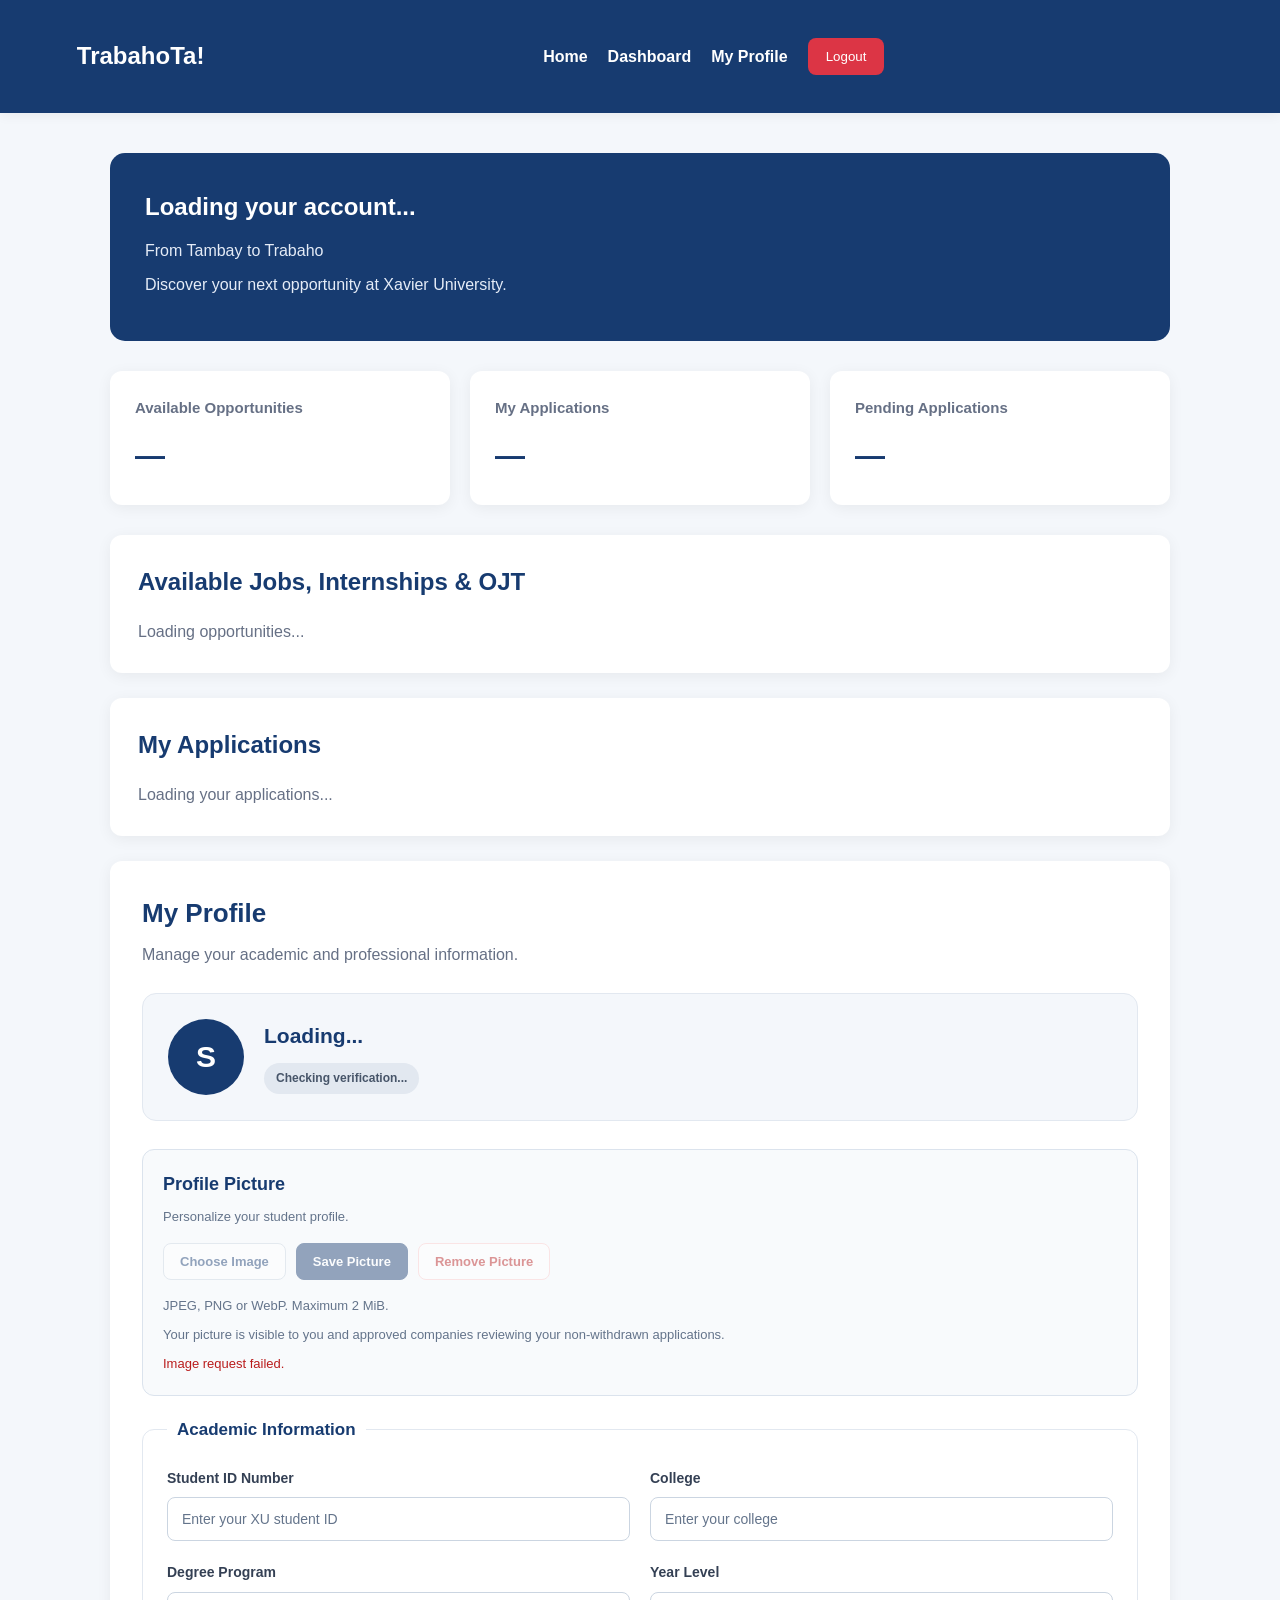
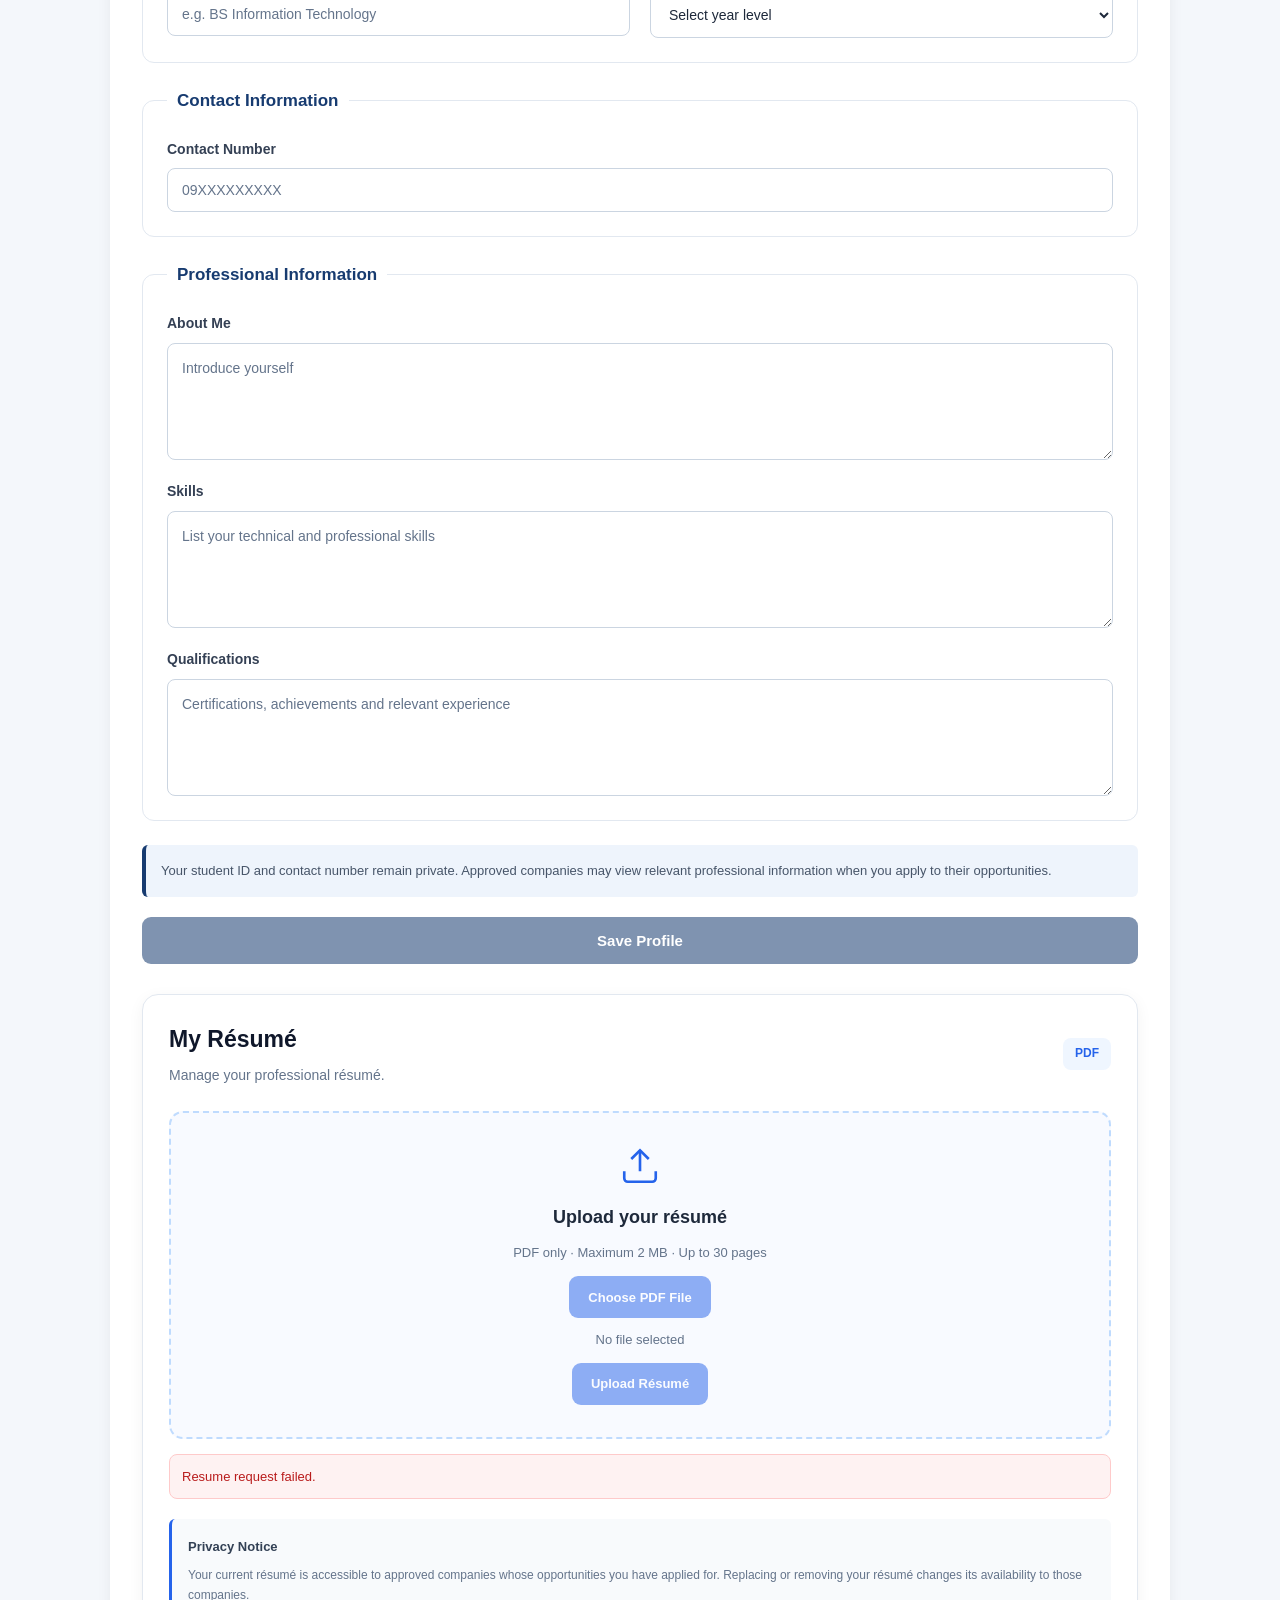
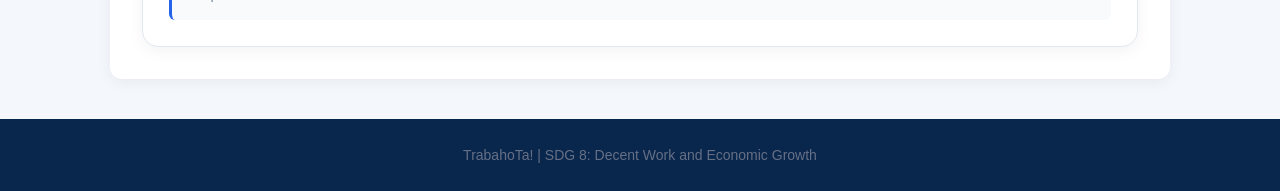
==== commit a07c1a69: "Implement student profile pictures, company logos and authenticated company self-profile" ====
--- a/frontend/student-dashboard.html
+++ b/frontend/student-dashboard.html
@@ -285,6 +285,8 @@
     </style>
     <link rel="stylesheet" href="css/student-profile.css">
     <link rel="stylesheet" href="css/student-resume.css">
+    <link rel="stylesheet" href="css/opportunity-brand.css">
+    <link rel="stylesheet" href="css/profile-images.css">
 </head>
 
 <body>
@@ -363,6 +365,10 @@
             <div class="profile-identity">
                 <div class="profile-avatar" aria-hidden="true">
                     <span id="profile-initial">S</span>
+                    <img id="student-profile-picture"
+                         alt=""
+                         hidden>
+
                 </div>
 
                 <div>
@@ -373,6 +379,58 @@
                         Checking verification...
                     </span>
                 </div>
+            </div>
+
+
+            <!-- STUDENT PROFILE PICTURE MANAGEMENT -->
+            <div class="picture-panel">
+                <h3>Profile Picture</h3>
+
+                <p class="picture-description">
+                    Personalize your student profile.
+                </p>
+
+                <input type="file"
+                       id="student-picture-input"
+                       accept=".jpg,.jpeg,.png,.webp,image/jpeg,image/png,image/webp"
+                       hidden>
+
+                <div class="picture-actions">
+                    <button type="button"
+                            id="student-picture-choose"
+                            class="picture-btn">
+                        Choose Image
+                    </button>
+
+                    <button type="button"
+                            id="student-picture-save"
+                            class="picture-btn picture-primary"
+                            disabled>
+                        Save Picture
+                    </button>
+
+                    <button type="button"
+                            id="student-picture-remove"
+                            class="picture-btn picture-danger"
+                            disabled>
+                        Remove Picture
+                    </button>
+                </div>
+
+                <p id="student-picture-filename"
+                   class="picture-description">
+                    JPEG, PNG or WebP. Maximum 2 MiB.
+                </p>
+
+                <p class="picture-description">
+                    Your picture is visible to you and approved
+                    companies reviewing your non-withdrawn applications.
+                </p>
+
+                <p id="student-picture-message"
+                   class="picture-message"
+                   role="status"
+                   aria-live="polite"></p>
             </div>
 
             <form id="student-profile-form">
@@ -680,6 +738,7 @@
 
     <script src="js/student-dashboard.js"></script>
     <script src="js/student-resume.js"></script>
+    <script src="js/student-picture.js"></script>
 
 </body>
 </html>
--- a/frontend/css/opportunity-brand.css
+++ b/frontend/css/opportunity-brand.css
@@ -0,0 +1,62 @@
+.opportunity-brand {
+    display: flex;
+    align-items: center;
+    gap: 14px;
+    margin-bottom: 16px;
+}
+
+.opportunity-company-avatar {
+    width: 60px;
+    height: 60px;
+    flex: 0 0 60px;
+    display: flex;
+    align-items: center;
+    justify-content: center;
+    overflow: hidden;
+    border-radius: 12px;
+    background: #173b70;
+    color: #ffffff;
+    font-size: 20px;
+    font-weight: 700;
+}
+
+.opportunity-company-avatar img {
+    width: 100%;
+    height: 100%;
+    object-fit: contain;
+    background: #ffffff;
+}
+
+.opportunity-company-avatar [hidden] {
+    display: none !important;
+}
+
+.opportunity-brand-details {
+    min-width: 0;
+    flex: 1;
+}
+
+.opportunity-brand-details h3 {
+    margin: 0 0 5px;
+    overflow-wrap: anywhere;
+}
+
+.opportunity-brand-details p {
+    margin: 0;
+    font-size: 14px;
+    color: #64748b;
+    overflow-wrap: anywhere;
+}
+
+@media (max-width: 480px) {
+    .opportunity-company-avatar {
+        width: 48px;
+        height: 48px;
+        flex-basis: 48px;
+        font-size: 16px;
+    }
+
+    .opportunity-brand {
+        gap: 10px;
+    }
+}
--- a/frontend/css/profile-images.css
+++ b/frontend/css/profile-images.css
@@ -0,0 +1,305 @@
+.profile-avatar {
+    position: relative;
+    overflow: hidden;
+}
+
+.profile-avatar img {
+    position: absolute;
+    inset: 0;
+    width: 100%;
+    height: 100%;
+    object-fit: cover;
+    border-radius: inherit;
+}
+
+.picture-panel {
+    margin: 20px 0;
+    padding: 20px;
+    border: 1px solid #dbe3ed;
+    border-radius: 12px;
+    background: #f8fafc;
+}
+
+.picture-panel h3 {
+    margin: 0 0 8px;
+    color: #173b70;
+    font-size: 18px;
+}
+
+.picture-description {
+    color: #64748b;
+    font-size: 13px;
+    line-height: 1.6;
+    margin: 8px 0;
+    overflow-wrap: anywhere;
+}
+
+.picture-actions {
+    display: flex;
+    flex-wrap: wrap;
+    gap: 10px;
+    margin: 16px 0;
+}
+
+.picture-btn {
+    padding: 10px 16px;
+    border: 1px solid #cbd5e1;
+    border-radius: 8px;
+    background: #ffffff;
+    color: #173b70;
+    font-size: 13px;
+    font-weight: 600;
+    cursor: pointer;
+    transition: background 0.2s, transform 0.2s;
+}
+
+.picture-btn:hover:not(:disabled) {
+    transform: translateY(-2px);
+    background: #e8eef7;
+}
+
+.picture-primary {
+    background: #173b70;
+    border-color: #173b70;
+    color: #ffffff;
+}
+
+.picture-primary:hover:not(:disabled) {
+    background: #24528e;
+}
+
+.picture-danger {
+    color: #b91c1c;
+    border-color: #fecaca;
+}
+
+.picture-danger:hover:not(:disabled) {
+    background: #fef2f2;
+}
+
+.picture-btn:disabled {
+    cursor: not-allowed;
+    opacity: 0.45;
+}
+
+.picture-btn:focus-visible {
+    outline: 3px solid #60a5fa;
+    outline-offset: 3px;
+}
+
+.picture-message {
+    font-size: 13px;
+    line-height: 1.6;
+    overflow-wrap: anywhere;
+}
+
+.picture-message.success {
+    color: #15803d;
+}
+
+.picture-message.error {
+    color: #b91c1c;
+}
+
+.picture-message.info {
+    color: #173b70;
+}
+
+.profile-avatar [hidden],
+.picture-panel [hidden] {
+    display: none !important;
+}
+
+@media (max-width: 480px) {
+    .picture-panel {
+        padding: 15px;
+    }
+
+    .picture-actions {
+        flex-direction: column;
+    }
+
+    .picture-btn {
+        width: 100%;
+    }
+}
+
+@media (prefers-reduced-motion: reduce) {
+    .picture-btn {
+        transition: none;
+    }
+
+    .picture-btn:hover:not(:disabled) {
+        transform: none;
+    }
+}
+
+/* COMPANY SELF-PROFILE */
+
+.company-profile-identity {
+    display: flex;
+    align-items: center;
+    gap: 20px;
+    padding: 20px 0;
+}
+
+.company-profile-avatar {
+    position: relative;
+    width: 90px;
+    height: 90px;
+    flex: 0 0 90px;
+    display: flex;
+    align-items: center;
+    justify-content: center;
+    overflow: hidden;
+    border-radius: 16px;
+    background: #173b70;
+    color: #ffffff;
+    font-size: 28px;
+    font-weight: 700;
+}
+
+.company-profile-avatar img {
+    position: absolute;
+    inset: 0;
+    width: 100%;
+    height: 100%;
+    object-fit: contain;
+    background: #ffffff;
+}
+
+.company-profile-avatar [hidden] {
+    display: none !important;
+}
+
+.company-profile-information {
+    flex: 1;
+    min-width: 0;
+}
+
+.company-profile-information h3 {
+    margin: 0 0 8px;
+    color: #173b70;
+    overflow-wrap: anywhere;
+}
+
+.company-profile-information p {
+    color: #64748b;
+    margin: 6px 0;
+    overflow-wrap: anywhere;
+}
+
+.company-approval-badge {
+    display: inline-block;
+    padding: 5px 12px;
+    border-radius: 20px;
+    background: #fef3c7;
+    color: #92400e;
+    font-size: 12px;
+    font-weight: 600;
+}
+
+.company-approval-badge.approved {
+    background: #dcfce7;
+    color: #166534;
+}
+
+.company-profile-details {
+    display: grid;
+    grid-template-columns: repeat(2, minmax(0, 1fr));
+    gap: 16px;
+    margin: 15px 0;
+}
+
+.company-profile-details > div {
+    padding: 15px;
+    border: 1px solid #dbe3ed;
+    border-radius: 10px;
+    background: #f8fafc;
+}
+
+.company-profile-details strong {
+    color: #173b70;
+    font-size: 13px;
+}
+
+.company-profile-details p {
+    margin: 8px 0 0;
+    color: #475569;
+    white-space: pre-wrap;
+    overflow-wrap: anywhere;
+}
+
+@media (max-width: 600px) {
+    .company-profile-details {
+        grid-template-columns: 1fr;
+    }
+
+    .company-profile-avatar {
+        width: 64px;
+        height: 64px;
+        flex-basis: 64px;
+        font-size: 22px;
+    }
+
+    .company-profile-identity {
+        gap: 12px;
+    }
+}
+
+/* APPLICANT PROFILE PICTURE */
+
+.applicant-picture-container {
+    display: flex;
+    flex-direction: column;
+    align-items: center;
+    justify-content: center;
+    padding: 16px;
+    margin-bottom: 16px;
+    border-bottom: 1px solid #dbe3ed;
+}
+
+.applicant-picture-container[hidden] {
+    display: none !important;
+}
+
+.applicant-picture-avatar {
+    position: relative;
+    width: 100px;
+    height: 100px;
+    display: flex;
+    align-items: center;
+    justify-content: center;
+    overflow: hidden;
+    border-radius: 50%;
+    background: #173b70;
+    color: #ffffff;
+    font-size: 32px;
+    font-weight: 700;
+    border: 3px solid #e2e8f0;
+}
+
+.applicant-picture-avatar img {
+    position: absolute;
+    inset: 0;
+    width: 100%;
+    height: 100%;
+    object-fit: cover;
+}
+
+.applicant-picture-avatar [hidden] {
+    display: none !important;
+}
+
+.applicant-picture-container p {
+    text-align: center;
+    margin-bottom: 0;
+}
+
+@media (max-width: 480px) {
+    .applicant-picture-avatar {
+        width: 80px;
+        height: 80px;
+        font-size: 26px;
+    }
+}
